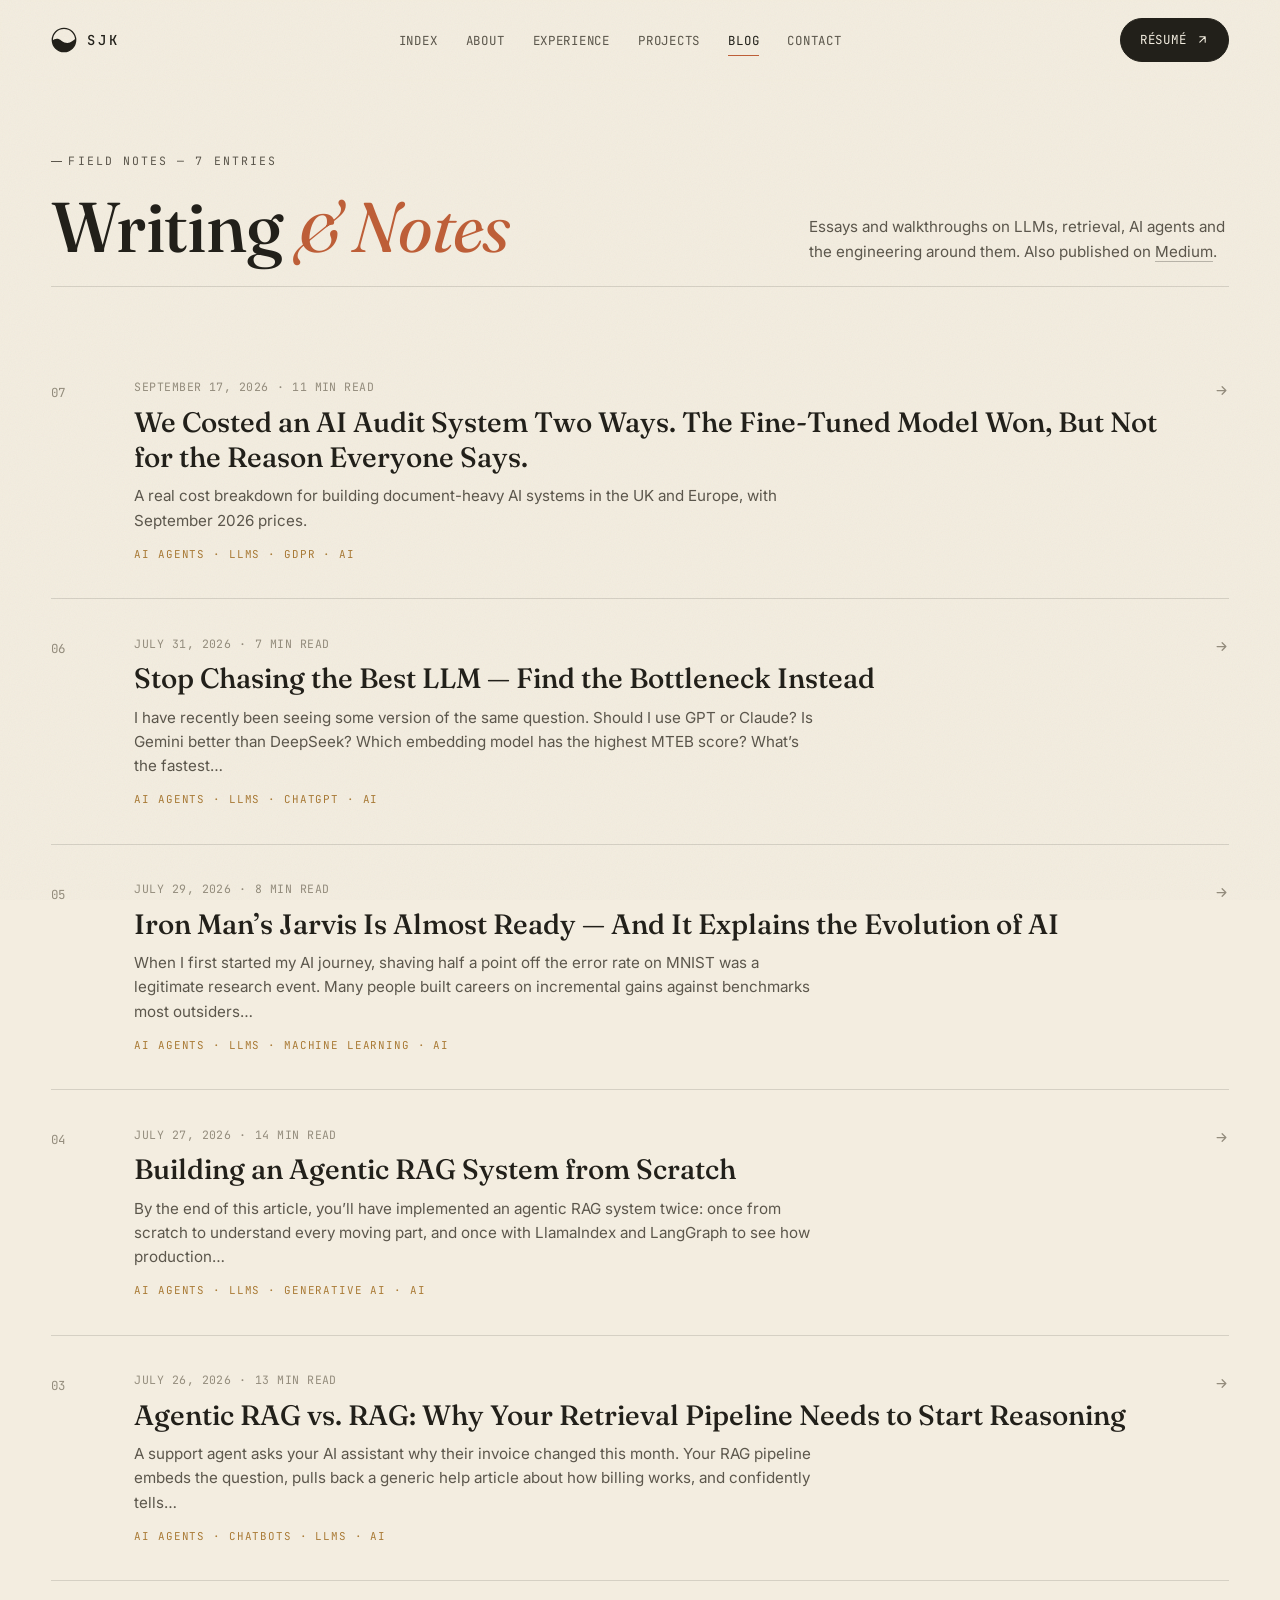
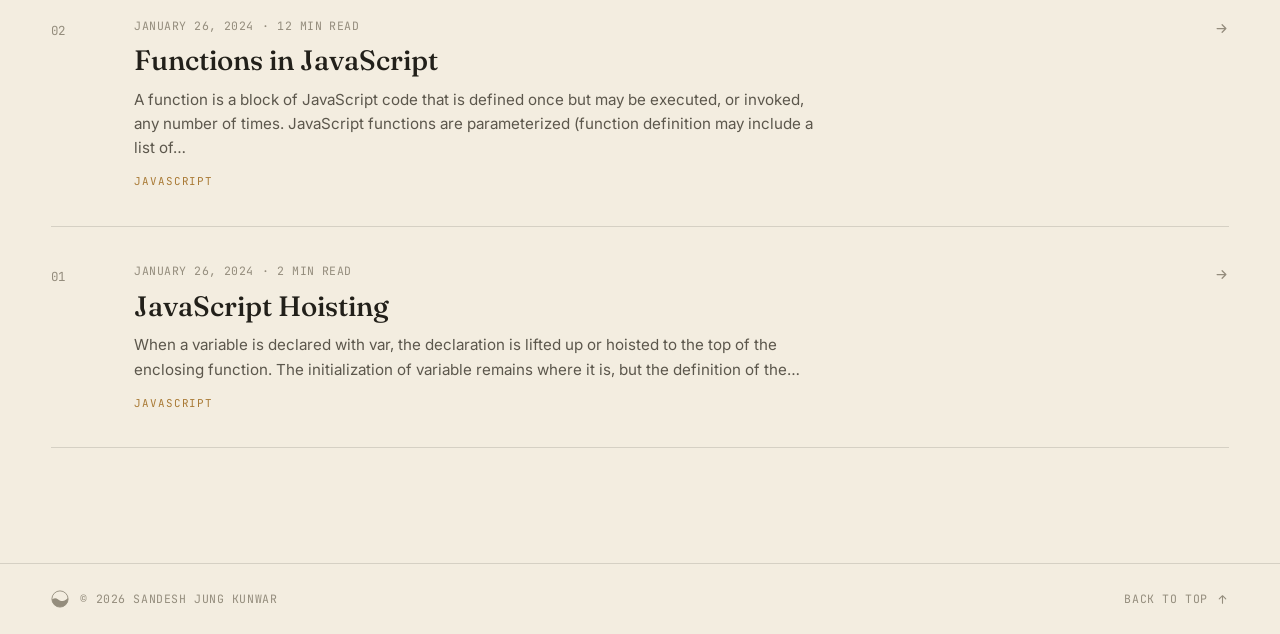
==== blog/index.html @ ff9bdc5d "Add on-site blog mirrored from Medium Visitors can now read every Medium post on the site itself.  -" ====
<!DOCTYPE html>
<html lang="en">

<head>
  <meta charset="UTF-8">
  <meta name="viewport" content="width=device-width, initial-scale=1.0">

  <!-- generated by scripts/build-blog.mjs — edit the script, not this file -->

  <title>Writing &amp; Notes | Sandesh Jung Kunwar</title>
  <meta name="description" content="Essays and walkthroughs by Sandesh Jung Kunwar, AI/ML engineer, on LLMs, RAG, AI agents and production ML systems.">
  <meta name="author" content="Sandesh Jung Kunwar">
  <meta name="robots" content="index, follow, max-image-preview:large">
  <meta name="theme-color" content="#f3ede0">
  <link rel="canonical" href="https://sandeshjung.com.np/blog/">

  <meta property="og:type" content="website">
  <meta property="og:url" content="https://sandeshjung.com.np/blog/">
  <meta property="og:site_name" content="Sandesh Jung Kunwar">
  <meta property="og:title" content="Writing &amp; Notes | Sandesh Jung Kunwar">
  <meta property="og:description" content="Essays and walkthroughs by Sandesh Jung Kunwar, AI/ML engineer, on LLMs, RAG, AI agents and production ML systems.">
  <meta property="og:image" content="https://sandeshjung.com.np/assets/images/og-image.jpg">
  <meta name="twitter:card" content="summary_large_image">
  <meta name="twitter:title" content="Writing &amp; Notes | Sandesh Jung Kunwar">
  <meta name="twitter:description" content="Essays and walkthroughs by Sandesh Jung Kunwar, AI/ML engineer, on LLMs, RAG, AI agents and production ML systems.">
  <meta name="twitter:image" content="https://sandeshjung.com.np/assets/images/og-image.jpg">

  <link rel="icon" href="../favicon.svg" type="image/svg+xml">
  <link rel="apple-touch-icon" href="../assets/images/apple-touch-icon.png">
  <link rel="manifest" href="../site.webmanifest">
  <link rel="alternate" type="application/rss+xml" title="Sandesh Jung Kunwar on Medium" href="https://medium.com/feed/@sandeshjung">

  <link rel="preconnect" href="https://fonts.googleapis.com">
  <link rel="preconnect" href="https://fonts.gstatic.com" crossorigin>
  <link rel="stylesheet" href="../assets/css/style.css">

  <script type="application/ld+json">
  {
    "@context": "https://schema.org",
    "@type": "Blog",
    "name": "Writing & Notes — Sandesh Jung Kunwar",
    "url": "https://sandeshjung.com.np/blog/",
    "author": {
      "@id": "https://sandeshjung.com.np/#person"
    },
    "blogPost": [
      {
        "@type": "BlogPosting",
        "headline": "We Costed an AI Audit System Two Ways. The Fine-Tuned Model Won, But Not for the Reason Everyone Says.",
        "url": "https://sandeshjung.com.np/blog/we-costed-an-ai-audit-system-two-ways/",
        "datePublished": "2026-09-17T08:08:56.000Z"
      },
      {
        "@type": "BlogPosting",
        "headline": "Stop Chasing the Best LLM — Find the Bottleneck Instead",
        "url": "https://sandeshjung.com.np/blog/stop-chasing-the-best-llm-find-the-bottleneck-instead/",
        "datePublished": "2026-07-31T15:46:00.000Z"
      },
      {
        "@type": "BlogPosting",
        "headline": "Iron Man’s Jarvis Is Almost Ready — And It Explains the Evolution of AI",
        "url": "https://sandeshjung.com.np/blog/iron-mans-jarvis-is-almost-ready-and-it-explains-the-evolution-of-ai/",
        "datePublished": "2026-07-29T03:14:40.000Z"
      },
      {
        "@type": "BlogPosting",
        "headline": "Building an Agentic RAG System from Scratch",
        "url": "https://sandeshjung.com.np/blog/building-an-agentic-rag-system-from-scratch/",
        "datePublished": "2026-07-27T08:36:02.000Z"
      },
      {
        "@type": "BlogPosting",
        "headline": "Agentic RAG vs. RAG: Why Your Retrieval Pipeline Needs to Start Reasoning",
        "url": "https://sandeshjung.com.np/blog/agentic-rag-vs-rag-why-your-retrieval-pipeline-needs-to-start-reasoning/",
        "datePublished": "2026-07-26T08:29:56.000Z"
      },
      {
        "@type": "BlogPosting",
        "headline": "Functions in JavaScript",
        "url": "https://sandeshjung.com.np/blog/functions-in-javascript/",
        "datePublished": "2024-01-26T16:08:48.000Z"
      },
      {
        "@type": "BlogPosting",
        "headline": "JavaScript Hoisting",
        "url": "https://sandeshjung.com.np/blog/javascript-hoisting/",
        "datePublished": "2024-01-26T06:26:19.000Z"
      }
    ]
  }
  </script>
</head>

<body id="top" class="blog-page">

  <svg width="0" height="0" style="position:absolute" aria-hidden="true" focusable="false">
    <defs>
      <symbol id="mark" viewBox="0 0 32 32">
        <clipPath id="mark-clip">
          <circle cx="16" cy="16" r="14.4"/>
        </clipPath>
        <circle cx="16" cy="16" r="14.4" fill="none" stroke="currentColor" stroke-width="1.6"/>
        <path class="mark-tide" clip-path="url(#mark-clip)"
          d="M0 18.6C4.6 13.6 8.4 13.6 12.8 16.8 17.6 20.3 22 20.6 26.4 17.2 29 15.2 30.6 14 32 13.4V32H0Z"
          fill="currentColor"/>
      </symbol>
      <symbol id="arrow-up-right" viewBox="0 0 24 24">
        <path d="M7 17L17 7M17 7H7m10 0v10" fill="none" stroke="currentColor" stroke-width="2"
          stroke-linecap="round" stroke-linejoin="round"/>
      </symbol>
      <symbol id="arrow-right" viewBox="0 0 24 24">
        <path d="M5 12h14m0 0l-6-6m6 6l-6 6" fill="none" stroke="currentColor" stroke-width="2"
          stroke-linecap="round" stroke-linejoin="round"/>
      </symbol>
      <symbol id="arrow-left" viewBox="0 0 24 24">
        <path d="M19 12H5m0 0l6-6m-6 6l6 6" fill="none" stroke="currentColor" stroke-width="2"
          stroke-linecap="round" stroke-linejoin="round"/>
      </symbol>
      <symbol id="arrow-top" viewBox="0 0 24 24">
        <path d="M12 19V5m0 0l-6 6m6-6l6 6" fill="none" stroke="currentColor" stroke-width="2"
          stroke-linecap="round" stroke-linejoin="round"/>
      </symbol>
      <symbol id="close" viewBox="0 0 24 24">
        <path d="M6 6l12 12M18 6L6 18" fill="none" stroke="currentColor" stroke-width="2" stroke-linecap="round"/>
      </symbol>
    </defs>
  </svg>

  <header class="header" data-header>
    <div class="container">

      <a href="../" class="logo" aria-label="Sandesh Jung Kunwar — home">
        <svg class="logo-mark" aria-hidden="true"><use href="#mark"></use></svg>
        <span class="logo-type">SJK</span>
      </a>

      <nav class="navbar" data-navbar>

        <div class="navbar-top">
          <a href="../" class="logo" aria-label="Sandesh Jung Kunwar — home">
            <svg class="logo-mark" aria-hidden="true"><use href="#mark"></use></svg>
            <span class="logo-type">SJK</span>
          </a>

          <button class="nav-close-btn" aria-label="close menu" data-nav-toggler>
            <svg width="16" height="16" aria-hidden="true"><use href="#close"></use></svg>
          </button>
        </div>

        <ul class="navbar-list">
          <li><a href="../#home" class="navbar-link" data-nav-link>Index</a></li>
          <li><a href="../#about" class="navbar-link" data-nav-link>About</a></li>
          <li><a href="../#experience" class="navbar-link" data-nav-link>Experience</a></li>
          <li><a href="../#projects" class="navbar-link" data-nav-link>Projects</a></li>
          <li><a href="../blog/" class="navbar-link active" data-nav-link aria-current="page">Blog</a></li>
          <li><a href="../#contact" class="navbar-link" data-nav-link>Contact</a></li>
        </ul>

      </nav>

      <div class="header-actions">
        <a href="../Sandesh_Jung_Kunwar_Resume.pdf" class="btn btn-primary" target="_blank" rel="noopener noreferrer">
          <span>Résumé</span>
          <svg class="btn-icon" aria-hidden="true"><use href="#arrow-up-right"></use></svg>
        </a>

        <button class="nav-open-btn" aria-label="open menu" data-nav-toggler>
          <span class="line"></span>
        </button>
      </div>

      <div class="overlay" data-overlay data-nav-toggler></div>

    </div>
  </header>


  <main>

    <section class="section blog-hero" aria-labelledby="blog-title">
      <div class="container">

        <span class="eyebrow">Field Notes — 7 entries</span>

        <div class="section-head blog-head">
          <h1 class="section-title blog-title" id="blog-title">Writing <em>&amp; Notes</em></h1>
          <p class="blog-intro">Essays and walkthroughs on LLMs, retrieval, AI agents and the engineering around them. Also published on <a href="https://medium.com/@sandeshjung" target="_blank" rel="noopener noreferrer">Medium</a>.</p>
        </div>

        <div class="blog-list">

            <a class="blog-item" href="./we-costed-an-ai-audit-system-two-ways/">
              <span class="writing-no">07</span>
              <div class="blog-item-body">
                <p class="blog-item-meta">
                  <time datetime="2026-09-17T08:08:56.000Z">September 17, 2026</time>
                  <span aria-hidden="true">·</span>
                  <span>11 min read</span>
                </p>
                <h2 class="blog-item-title">We Costed an AI Audit System Two Ways. The Fine-Tuned Model Won, But Not for the Reason Everyone Says.</h2>
                <p class="blog-item-excerpt">A real cost breakdown for building document-heavy AI systems in the UK and Europe, with September 2026 prices.</p>
                <p class="writing-tag">AI Agents · LLMs · GDPR · AI</p>
              </div>
              <svg class="writing-arrow" aria-hidden="true"><use href="#arrow-right"></use></svg>
            </a>

            <a class="blog-item" href="./stop-chasing-the-best-llm-find-the-bottleneck-instead/">
              <span class="writing-no">06</span>
              <div class="blog-item-body">
                <p class="blog-item-meta">
                  <time datetime="2026-07-31T15:46:00.000Z">July 31, 2026</time>
                  <span aria-hidden="true">·</span>
                  <span>7 min read</span>
                </p>
                <h2 class="blog-item-title">Stop Chasing the Best LLM — Find the Bottleneck Instead</h2>
                <p class="blog-item-excerpt">I have recently been seeing some version of the same question. Should I use GPT or Claude? Is Gemini better than DeepSeek? Which embedding model has the highest MTEB score? What’s the fastest…</p>
                <p class="writing-tag">AI Agents · LLMs · ChatGPT · AI</p>
              </div>
              <svg class="writing-arrow" aria-hidden="true"><use href="#arrow-right"></use></svg>
            </a>

            <a class="blog-item" href="./iron-mans-jarvis-is-almost-ready-and-it-explains-the-evolution-of-ai/">
              <span class="writing-no">05</span>
              <div class="blog-item-body">
                <p class="blog-item-meta">
                  <time datetime="2026-07-29T03:14:40.000Z">July 29, 2026</time>
                  <span aria-hidden="true">·</span>
                  <span>8 min read</span>
                </p>
                <h2 class="blog-item-title">Iron Man’s Jarvis Is Almost Ready — And It Explains the Evolution of AI</h2>
                <p class="blog-item-excerpt">When I first started my AI journey, shaving half a point off the error rate on MNIST was a legitimate research event. Many people built careers on incremental gains against benchmarks most outsiders…</p>
                <p class="writing-tag">AI Agents · LLMs · Machine Learning · AI</p>
              </div>
              <svg class="writing-arrow" aria-hidden="true"><use href="#arrow-right"></use></svg>
            </a>

            <a class="blog-item" href="./building-an-agentic-rag-system-from-scratch/">
              <span class="writing-no">04</span>
              <div class="blog-item-body">
                <p class="blog-item-meta">
                  <time datetime="2026-07-27T08:36:02.000Z">July 27, 2026</time>
                  <span aria-hidden="true">·</span>
                  <span>14 min read</span>
                </p>
                <h2 class="blog-item-title">Building an Agentic RAG System from Scratch</h2>
                <p class="blog-item-excerpt">By the end of this article, you’ll have implemented an agentic RAG system twice: once from scratch to understand every moving part, and once with LlamaIndex and LangGraph to see how production…</p>
                <p class="writing-tag">AI Agents · LLMs · Generative AI · AI</p>
              </div>
              <svg class="writing-arrow" aria-hidden="true"><use href="#arrow-right"></use></svg>
            </a>

            <a class="blog-item" href="./agentic-rag-vs-rag-why-your-retrieval-pipeline-needs-to-start-reasoning/">
              <span class="writing-no">03</span>
              <div class="blog-item-body">
                <p class="blog-item-meta">
                  <time datetime="2026-07-26T08:29:56.000Z">July 26, 2026</time>
                  <span aria-hidden="true">·</span>
                  <span>13 min read</span>
                </p>
                <h2 class="blog-item-title">Agentic RAG vs. RAG: Why Your Retrieval Pipeline Needs to Start Reasoning</h2>
                <p class="blog-item-excerpt">A support agent asks your AI assistant why their invoice changed this month. Your RAG pipeline embeds the question, pulls back a generic help article about how billing works, and confidently tells…</p>
                <p class="writing-tag">AI Agents · Chatbots · LLMs · AI</p>
              </div>
              <svg class="writing-arrow" aria-hidden="true"><use href="#arrow-right"></use></svg>
            </a>

            <a class="blog-item" href="./functions-in-javascript/">
              <span class="writing-no">02</span>
              <div class="blog-item-body">
                <p class="blog-item-meta">
                  <time datetime="2024-01-26T16:08:48.000Z">January 26, 2024</time>
                  <span aria-hidden="true">·</span>
                  <span>12 min read</span>
                </p>
                <h2 class="blog-item-title">Functions in JavaScript</h2>
                <p class="blog-item-excerpt">A function is a block of JavaScript code that is defined once but may be executed, or invoked, any number of times. JavaScript functions are parameterized (function definition may include a list of…</p>
                <p class="writing-tag">JavaScript</p>
              </div>
              <svg class="writing-arrow" aria-hidden="true"><use href="#arrow-right"></use></svg>
            </a>

            <a class="blog-item" href="./javascript-hoisting/">
              <span class="writing-no">01</span>
              <div class="blog-item-body">
                <p class="blog-item-meta">
                  <time datetime="2024-01-26T06:26:19.000Z">January 26, 2024</time>
                  <span aria-hidden="true">·</span>
                  <span>2 min read</span>
                </p>
                <h2 class="blog-item-title">JavaScript Hoisting</h2>
                <p class="blog-item-excerpt">When a variable is declared with var, the declaration is lifted up or hoisted to the top of the enclosing function. The initialization of variable remains where it is, but the definition of the…</p>
                <p class="writing-tag">JavaScript</p>
              </div>
              <svg class="writing-arrow" aria-hidden="true"><use href="#arrow-right"></use></svg>
            </a>

        </div>

      </div>
    </section>

  </main>


  <footer class="footer">
    <div class="container">

      <span class="footer-mark">
        <svg class="logo-mark" aria-hidden="true"><use href="#mark"></use></svg>
        © 2026 Sandesh Jung Kunwar
      </span>

      <a href="#top" class="back-top-btn">
        <span>Back to top</span>
        <svg class="btn-icon" aria-hidden="true"><use href="#arrow-top"></use></svg>
      </a>

    </div>
  </footer>

  <script src="../assets/js/script.js"></script>

</body>

</html>
---- assets/css/style.css ----
/*-----------------------------------*\
  #style.css
  Sandesh Jung Kunwar — Portfolio
  Editorial / risograph-print inspired minimalism
\*-----------------------------------*/

@import url('https://fonts.googleapis.com/css2?family=Fraunces:ital,opsz,wght@0,9..144,300;0,9..144,400;0,9..144,500;0,9..144,600;1,9..144,400;1,9..144,500&family=Inter:wght@400;500;600&family=JetBrains+Mono:wght@400;500&display=swap');

/*-----------------------------------*\
  #ROOT
\*-----------------------------------*/

:root {

  /* paper + ink */
  --paper: #f3ede0;
  --paper-2: #ece3d1;
  --ink: #22201a;
  --ink-soft: #5c574c;
  --ink-faint: #948d7d;
  --line: rgba(34, 32, 26, 0.14);
  --line-strong: rgba(34, 32, 26, 0.28);

  /* riso accents */
  --teal: #2c645c;
  --terracotta: #bf5f38;
  --navy: #253f68;
  --gold: #a97a35;

  /* fonts */
  --font-serif: 'Fraunces', 'Iowan Old Style', Georgia, serif;
  --font-sans: 'Inter', -apple-system, BlinkMacSystemFont, sans-serif;
  --font-mono: 'JetBrains Mono', ui-monospace, SFMono-Regular, Menlo, monospace;

  /* spacing */
  --edge: clamp(1.25rem, 4vw, 3.25rem);
  --section-space: clamp(4.5rem, 9vw, 8rem);
}

/*-----------------------------------*\
  #RESET
\*-----------------------------------*/

*,
*::before,
*::after { box-sizing: border-box; margin: 0; padding: 0; }

html { scroll-behavior: smooth; }

@media (prefers-reduced-motion: reduce) {
  html { scroll-behavior: auto; }
  *, *::before, *::after { animation-duration: 0.01ms !important; animation-iteration-count: 1 !important; transition-duration: 0.01ms !important; }
}

body {
  background: var(--paper);
  color: var(--ink);
  font-family: var(--font-sans);
  font-size: 16px;
  line-height: 1.6;
  overflow-x: hidden;
  position: relative;
}

img { display: block; max-width: 100%; }
a { color: inherit; text-decoration: none; }
ul, ol { list-style: none; }
button { font: inherit; background: none; border: none; cursor: pointer; color: inherit; }
h1, h2, h3, h4 { font-weight: 500; }
svg { display: block; }

::selection { background: var(--ink); color: var(--paper); }

.sr-only {
  position: absolute;
  width: 1px; height: 1px;
  padding: 0; margin: -1px;
  overflow: hidden;
  clip: rect(0, 0, 0, 0);
  white-space: nowrap;
  border: 0;
}

:focus-visible {
  outline: 2px solid var(--terracotta);
  outline-offset: 3px;
}

.container { max-width: 1280px; margin-inline: auto; padding-inline: var(--edge); }

/* grain overlay — risograph paper texture */
body::after {
  content: "";
  position: fixed;
  inset: 0;
  z-index: 999;
  pointer-events: none;
  opacity: 0.055;
  mix-blend-mode: multiply;
  background-image: url("data:image/svg+xml,%3Csvg xmlns='http://www.w3.org/2000/svg' width='180' height='180'%3E%3Cfilter id='n'%3E%3CfeTurbulence type='fractalNoise' baseFrequency='0.85' numOctaves='2' stitchTiles='stitch'/%3E%3C/filter%3E%3Crect width='100%25' height='100%25' filter='url(%23n)'/%3E%3C/svg%3E");
  background-size: 180px 180px;
}

/*-----------------------------------*\
  #TYPE HELPERS
\*-----------------------------------*/

.eyebrow {
  display: inline-flex;
  align-items: center;
  gap: 0.6em;
  font-family: var(--font-mono);
  font-size: 0.72rem;
  letter-spacing: 0.18em;
  text-transform: uppercase;
  color: var(--ink-soft);
}

.eyebrow::before {
  content: "";
  width: 0.9em;
  height: 1px;
  background: var(--ink-soft);
}

.section-head {
  display: flex;
  align-items: baseline;
  justify-content: space-between;
  gap: 1.5rem;
  margin-bottom: clamp(2rem, 5vw, 3.5rem);
  padding-bottom: 1.4rem;
  border-bottom: 1px solid var(--line);
  flex-wrap: wrap;
}

.section-head .index-no {
  font-family: var(--font-mono);
  font-size: 0.78rem;
  color: var(--ink-faint);
  letter-spacing: 0.1em;
}

.section-title {
  font-family: var(--font-serif);
  font-weight: 500;
  font-size: clamp(2rem, 4.4vw, 3.1rem);
  letter-spacing: -0.01em;
  line-height: 1.05;
}

.section-title em {
  font-style: italic;
  font-weight: 400;
  color: var(--terracotta);
}

section { position: relative; padding-block: var(--section-space); }

/*-----------------------------------*\
  #ICONS
\*-----------------------------------*/

.btn-icon {
  width: 13px;
  height: 13px;
  flex-shrink: 0;
  transition: transform 0.25s ease;
}

.logo-mark {
  width: 26px;
  height: 26px;
  flex-shrink: 0;
  color: var(--ink);
  transition: color 0.3s ease, transform 0.45s cubic-bezier(0.22, 1, 0.36, 1);
}

/*-----------------------------------*\
  #BUTTONS
\*-----------------------------------*/

.btn {
  display: inline-flex;
  align-items: center;
  gap: 0.6rem;
  font-family: var(--font-mono);
  font-size: 0.78rem;
  letter-spacing: 0.06em;
  text-transform: uppercase;
  padding: 0.9em 1.5em;
  border: 1px solid var(--ink);
  border-radius: 100px;
  transition: background 0.25s ease, color 0.25s ease, transform 0.25s ease, border-color 0.25s ease;
}

.btn-primary { background: var(--ink); color: var(--paper); }
.btn-primary:hover { background: var(--terracotta); border-color: var(--terracotta); transform: translateY(-2px); }

.btn-ghost { background: transparent; color: var(--ink); }
.btn-ghost:hover { background: var(--ink); color: var(--paper); transform: translateY(-2px); }

.btn:hover .btn-icon { transform: translate(2px, -2px); }

/*-----------------------------------*\
  #HEADER
\*-----------------------------------*/

.header {
  position: fixed;
  inset-inline: 0;
  top: 0;
  z-index: 500;
  padding-block: 1.1rem;
  background: color-mix(in srgb, var(--paper) 88%, transparent);
  backdrop-filter: blur(10px);
  border-bottom: 1px solid transparent;
  transition: border-color 0.3s ease, padding 0.3s ease;
}

.header.active {
  border-bottom-color: var(--line);
  padding-block: 0.8rem;
}

.header .container {
  display: flex;
  align-items: center;
  justify-content: space-between;
  gap: 1.5rem;
}

.logo {
  display: inline-flex;
  align-items: center;
  gap: 0.6rem;
}

.logo-type {
  font-family: var(--font-mono);
  font-size: 0.86rem;
  font-weight: 500;
  letter-spacing: 0.22em;
  padding-left: 0.02em;
  transition: color 0.3s ease;
}

.logo:hover .logo-mark {
  color: var(--terracotta);
  transform: rotate(-8deg);
}

.logo:hover .logo-type { color: var(--terracotta); }

.navbar-list {
  display: flex;
  align-items: center;
  gap: clamp(1.1rem, 2.2vw, 2.2rem);
}

.navbar-link {
  position: relative;
  font-family: var(--font-mono);
  font-size: 0.78rem;
  letter-spacing: 0.06em;
  text-transform: uppercase;
  color: var(--ink-soft);
  padding-block: 0.3rem;
  transition: color 0.25s ease;
}

.navbar-link::after {
  content: "";
  position: absolute;
  left: 0; right: 100%;
  bottom: -2px;
  height: 1px;
  background: var(--terracotta);
  transition: right 0.3s ease;
}

.navbar-link:hover,
.navbar-link.active { color: var(--ink); }
.navbar-link:hover::after,
.navbar-link.active::after { right: 0; }

.header-actions { display: flex; align-items: center; gap: 1rem; }

.nav-open-btn,
.nav-close-btn {
  display: none;
  width: 38px; height: 38px;
  align-items: center; justify-content: center;
  border: 1px solid var(--line-strong);
  border-radius: 50%;
  transition: background 0.25s ease, color 0.25s ease;
}

.nav-close-btn:hover { background: var(--ink); color: var(--paper); }

.nav-open-btn .line {
  display: block;
  width: 14px; height: 1px;
  background: var(--ink);
  position: relative;
}
.nav-open-btn .line::before,
.nav-open-btn .line::after {
  content: "";
  position: absolute; left: 0;
  width: 100%; height: 1px;
  background: var(--ink);
}
.nav-open-btn .line::before { top: -4px; }
.nav-open-btn .line::after { top: 4px; }

.overlay {
  position: fixed; inset: 0;
  background: rgba(34, 32, 26, 0.35);
  z-index: 400;
  opacity: 0; visibility: hidden;
  transition: opacity 0.3s ease, visibility 0.3s ease;
}
.overlay.active { opacity: 1; visibility: visible; }

@media (max-width: 860px) {
  .navbar {
    position: fixed;
    top: 0; right: 0;
    width: min(320px, 84vw);
    height: 100vh;
    background: var(--paper);
    z-index: 450;
    padding: 1.5rem var(--edge);
    transform: translateX(100%);
    transition: transform 0.35s ease;
    box-shadow: -8px 0 30px rgba(0,0,0,0.08);
    display: flex;
    flex-direction: column;
  }
  .navbar.active { transform: translateX(0); }
  .navbar-top { display: flex; align-items: center; justify-content: space-between; margin-bottom: 2.5rem; }
  .navbar-list { flex-direction: column; align-items: flex-start; gap: 1.6rem; margin-top: 1rem; }
  .navbar-link { font-size: 0.95rem; }
  .nav-open-btn, .nav-close-btn { display: inline-flex; }
  .header-actions .btn-primary span { display: none; }
}

@media (min-width: 861px) {
  .navbar-top { display: none; }
}

/*-----------------------------------*\
  #HERO
\*-----------------------------------*/

.hero {
  position: relative;
  padding-top: clamp(5.5rem, 10vw, 7rem);
  padding-bottom: 0;
  overflow: hidden;
}

.hero-topbar {
  display: flex;
  align-items: center;
  justify-content: space-between;
  padding-inline: var(--edge);
  margin-bottom: clamp(1.5rem, 4vw, 3rem);
}

.hero-topbar .eyebrow-r { text-align: right; }

.hero-text-zone {
  display: grid;
  grid-template-columns: auto 1fr;
  gap: clamp(1.5rem, 4vw, 4rem);
  padding-inline: var(--edge);
  min-height: 46vh;
}

.hero-title-col {
  display: flex;
  gap: clamp(0.6rem, 1.6vw, 1.4rem);
  align-items: stretch;
}

.hero-name {
  writing-mode: vertical-rl;
  transform: rotate(180deg);
  font-family: var(--font-serif);
  font-weight: 500;
  font-size: clamp(2.6rem, 8vw, 6.2rem);
  letter-spacing: -0.01em;
  line-height: 0.98;
  white-space: nowrap;
}

.hero-subline {
  writing-mode: vertical-rl;
  transform: rotate(180deg);
  font-family: var(--font-mono);
  font-size: 0.74rem;
  letter-spacing: 0.1em;
  color: var(--ink-soft);
  white-space: nowrap;
  padding-block: 0.4rem;
  border-left: 1px solid var(--line);
  padding-left: clamp(0.6rem, 1.6vw, 1.4rem);
}

.hero-info {
  display: flex;
  flex-direction: column;
  justify-content: space-between;
  padding-top: 0.4rem;
  padding-bottom: 1.5rem;
}

.hero-tagline {
  font-family: var(--font-serif);
  font-style: italic;
  font-weight: 400;
  font-size: clamp(1.15rem, 2.3vw, 1.7rem);
  line-height: 1.4;
  max-width: 30ch;
  color: var(--ink);
}

.hero-meta {
  margin-top: clamp(1.6rem, 4vw, 2.6rem);
  display: grid;
  gap: 0.85rem;
  max-width: 44ch;
}

.meta-row {
  display: grid;
  grid-template-columns: 6.5rem 1fr;
  gap: 1rem;
  align-items: baseline;
  border-top: 1px solid var(--line);
  padding-top: 0.65rem;
}

.meta-row dt {
  font-family: var(--font-mono);
  font-size: 0.7rem;
  letter-spacing: 0.1em;
  text-transform: uppercase;
  color: var(--ink-faint);
}

.meta-row dd { font-size: 0.92rem; color: var(--ink); }

.hero-bottom-row {
  margin-top: clamp(2rem, 5vw, 3rem);
  display: flex;
  align-items: flex-end;
  justify-content: space-between;
  gap: 1.5rem;
  flex-wrap: wrap;
}

.hero-signature {
  font-family: var(--font-mono);
  font-size: 0.78rem;
  letter-spacing: 0.08em;
  color: var(--ink-soft);
}

.hero-cta { display: flex; gap: 0.9rem; flex-wrap: wrap; }

/* --- art zone --- */

.hero-art-zone {
  position: relative;
  margin-top: clamp(2.5rem, 6vw, 4rem);
  height: clamp(320px, 42vw, 520px);
  overflow: hidden;
}

.tide-waves {
  position: absolute;
  inset: 0;
  width: 100%;
  height: 100%;
  mix-blend-mode: multiply;
}

.tide-dial {
  position: absolute;
  right: clamp(1rem, 6vw, 5rem);
  bottom: 8%;
  width: clamp(190px, 23vw, 310px);
  height: clamp(190px, 23vw, 310px);
  mix-blend-mode: multiply;
}

.hero-art-caption {
  position: absolute;
  left: var(--edge);
  top: 0;
  font-family: var(--font-mono);
  font-size: 0.7rem;
  letter-spacing: 0.12em;
  text-transform: uppercase;
  color: var(--ink-soft);
}

/*-----------------------------------*\
  #ABOUT
\*-----------------------------------*/

.about-grid {
  display: grid;
  grid-template-columns: minmax(220px, 320px) 1fr;
  gap: clamp(2.5rem, 6vw, 5rem);
  align-items: start;
}

.portrait-frame {
  position: relative;
  border: 1px solid var(--line-strong);
  padding: 0.9rem;
}

.portrait-frame img {
  width: 100%;
  aspect-ratio: 3/4;
  object-fit: cover;
  object-position: center 38%;
  filter: grayscale(1) contrast(0.8) brightness(1.25);
}

.portrait-corner {
  position: absolute;
  width: 14px; height: 14px;
  border: 1.5px solid var(--gold);
}
.portrait-corner.tl { top: -1px; left: -1px; border-right: none; border-bottom: none; }
.portrait-corner.br { bottom: -1px; right: -1px; border-left: none; border-top: none; }

.portrait-caption {
  margin-top: 0.9rem;
  font-family: var(--font-mono);
  font-size: 0.72rem;
  letter-spacing: 0.06em;
  color: var(--ink-faint);
}

.about-kicker {
  font-family: var(--font-serif);
  font-style: italic;
  font-size: clamp(1.3rem, 2.6vw, 1.8rem);
  margin-bottom: 1.2rem;
  color: var(--terracotta);
}

.about-copy p {
  font-size: 1.02rem;
  color: var(--ink-soft);
  max-width: 62ch;
  margin-bottom: 1.1rem;
}

.about-facts {
  margin-top: 2.2rem;
  display: grid;
  grid-template-columns: repeat(auto-fit, minmax(210px, 1fr));
  gap: 1.4rem 2rem;
  padding-top: 1.6rem;
  border-top: 1px solid var(--line);
}

.fact dt {
  font-family: var(--font-mono);
  font-size: 0.68rem;
  letter-spacing: 0.1em;
  text-transform: uppercase;
  color: var(--ink-faint);
  margin-bottom: 0.35rem;
}

.fact dd { font-size: 0.95rem; }
.fact dd a { border-bottom: 1px solid var(--line-strong); transition: color 0.2s ease, border-color 0.2s ease; }
.fact dd a:hover { color: var(--terracotta); border-color: var(--terracotta); }

/* focus areas */

.focus-row {
  margin-top: clamp(3rem, 6vw, 4.5rem);
  display: grid;
  grid-template-columns: repeat(4, 1fr);
  border-top: 1px solid var(--line);
}

.focus-item {
  padding: 1.4rem 1.4rem 0 0;
  border-right: 1px solid var(--line);
}
.focus-item:last-child { border-right: none; }

.focus-no {
  font-family: var(--font-mono);
  font-size: 0.72rem;
  color: var(--gold);
}

.focus-title {
  font-family: var(--font-serif);
  font-size: 1.15rem;
  margin-block: 0.5rem 0.4rem;
}

.focus-text { font-size: 0.86rem; color: var(--ink-soft); }

@media (max-width: 900px) {
  .about-grid { grid-template-columns: 1fr; }
  .about-portrait { max-width: 260px; }
  .focus-row { grid-template-columns: repeat(2, 1fr); }
  .focus-item:nth-child(2) { border-right: none; }
}
@media (max-width: 520px) {
  .focus-row { grid-template-columns: 1fr; }
  .focus-item { border-right: none; border-bottom: 1px solid var(--line); padding-bottom: 1.4rem; }
}

/*-----------------------------------*\
  #EXPERIENCE
\*-----------------------------------*/

.exp-list { display: flex; flex-direction: column; }

.exp-item {
  display: grid;
  grid-template-columns: 3.2rem 1fr auto;
  gap: clamp(1rem, 3vw, 2.5rem);
  padding-block: clamp(1.6rem, 3vw, 2.2rem);
  border-top: 1px solid var(--line);
  align-items: start;
  transition: background 0.3s ease;
}
.exp-item:first-child { border-top: none; }
.exp-item:last-child { border-bottom: 1px solid var(--line); }

.exp-no {
  font-family: var(--font-mono);
  font-size: 0.78rem;
  color: var(--ink-faint);
  padding-top: 0.35rem;
}

.exp-role {
  font-family: var(--font-serif);
  font-size: clamp(1.15rem, 2vw, 1.5rem);
  margin-bottom: 0.3rem;
}

.exp-role .company { color: var(--terracotta); font-style: italic; }

.exp-meta {
  font-family: var(--font-mono);
  font-size: 0.72rem;
  letter-spacing: 0.04em;
  color: var(--ink-faint);
  text-transform: uppercase;
  margin-bottom: 0.9rem;
}

.exp-desc { color: var(--ink-soft); font-size: 0.94rem; max-width: 68ch; }
.exp-desc li { position: relative; padding-left: 1.1em; margin-bottom: 0.5rem; }
.exp-desc li:last-child { margin-bottom: 0; }
.exp-desc li::before { content: "—"; position: absolute; left: 0; color: var(--ink-faint); }

.exp-date {
  font-family: var(--font-mono);
  font-size: 0.75rem;
  color: var(--ink-soft);
  text-align: right;
  white-space: nowrap;
  padding-top: 0.35rem;
}

@media (max-width: 720px) {
  .exp-item { grid-template-columns: 2.4rem 1fr; }
  .exp-date { grid-column: 2; text-align: left; padding-top: 0; }
}

/*-----------------------------------*\
  #SKILLS
\*-----------------------------------*/

.skills-grid {
  display: grid;
  grid-template-columns: repeat(auto-fit, minmax(260px, 1fr));
  gap: clamp(2rem, 4vw, 3rem);
}

.skill-group-title {
  font-family: var(--font-mono);
  font-size: 0.75rem;
  letter-spacing: 0.1em;
  text-transform: uppercase;
  color: var(--gold);
  margin-bottom: 1.1rem;
  padding-bottom: 0.8rem;
  border-bottom: 1px solid var(--line);
}

.tag-list { display: flex; flex-wrap: wrap; gap: 0.55rem; }

.tag {
  font-family: var(--font-mono);
  font-size: 0.78rem;
  padding: 0.5em 0.9em;
  border: 1px solid var(--line-strong);
  border-radius: 100px;
  color: var(--ink-soft);
  transition: background 0.2s ease, color 0.2s ease, border-color 0.2s ease;
}

.tag:hover { background: var(--ink); border-color: var(--ink); color: var(--paper); }

/*-----------------------------------*\
  #PROJECTS
\*-----------------------------------*/

.project-grid {
  display: grid;
  grid-template-columns: repeat(auto-fit, minmax(300px, 1fr));
  gap: 1px;
  background: var(--line);
  border: 1px solid var(--line);
}

.project-card {
  background: var(--paper);
  padding: clamp(1.6rem, 3vw, 2.2rem);
  display: flex;
  flex-direction: column;
  justify-content: space-between;
  gap: 1.5rem;
  min-height: 220px;
  transition: background 0.3s ease;
}

.project-card:hover { background: var(--paper-2); }

.project-top {
  display: flex;
  justify-content: space-between;
  align-items: flex-start;
  gap: 1rem;
}

.project-no {
  font-family: var(--font-mono);
  font-size: 0.72rem;
  letter-spacing: 0.08em;
  text-transform: uppercase;
  color: var(--ink-faint);
}

.project-link {
  width: 34px; height: 34px;
  border: 1px solid var(--line-strong);
  border-radius: 50%;
  display: flex; align-items: center; justify-content: center;
  flex-shrink: 0;
  transition: background 0.25s ease, transform 0.25s ease, border-color 0.25s ease, color 0.25s ease;
}
.project-card:hover .project-link {
  background: var(--ink);
  border-color: var(--ink);
  color: var(--paper);
  transform: rotate(45deg);
}

.project-title {
  font-family: var(--font-serif);
  font-size: clamp(1.25rem, 2vw, 1.55rem);
  margin-bottom: 0.5rem;
  transition: color 0.25s ease;
}

.project-card:hover .project-title { color: var(--terracotta); }

.project-desc { font-size: 0.9rem; color: var(--ink-soft); max-width: 46ch; }

.project-tag {
  margin-top: 1.2rem;
  font-family: var(--font-mono);
  font-size: 0.7rem;
  letter-spacing: 0.08em;
  text-transform: uppercase;
  color: var(--gold);
}

/* featured card */

.project-card.featured {
  grid-column: 1 / -1;
  background: var(--paper-2);
  padding: clamp(1.8rem, 3.5vw, 2.8rem);
}

.project-card.featured:hover { background: #e7dcc7; }

.project-card.featured .project-no { color: var(--terracotta); }

.featured-body {
  display: grid;
  grid-template-columns: 1.15fr 1fr;
  gap: clamp(1.5rem, 4vw, 3.5rem);
  align-items: start;
}

.project-card.featured .project-title {
  font-size: clamp(1.6rem, 3vw, 2.3rem);
  margin-bottom: 0.7rem;
}

.project-card.featured .project-desc { font-size: 0.98rem; max-width: 52ch; }

.featured-points {
  display: grid;
  gap: 0.7rem;
  align-content: start;
  padding-top: 0.4rem;
}

.featured-points li {
  position: relative;
  padding-left: 1.4rem;
  font-size: 0.88rem;
  color: var(--ink-soft);
}

.featured-points li::before {
  content: "";
  position: absolute;
  left: 0; top: 0.62em;
  width: 7px; height: 7px;
  border: 1px solid var(--gold);
  border-radius: 50%;
}

.project-card.featured .project-tag { margin-top: 0; }

@media (max-width: 760px) {
  .featured-body { grid-template-columns: 1fr; }
}

/*-----------------------------------*\
  #WRITING
\*-----------------------------------*/

.writing-list { display: flex; flex-direction: column; }

.writing-item {
  display: grid;
  grid-template-columns: 3.2rem 1fr auto 34px;
  gap: clamp(1rem, 3vw, 2rem);
  align-items: center;
  padding-block: clamp(1.2rem, 2.4vw, 1.6rem);
  border-top: 1px solid var(--line);
  transition: background 0.3s ease, padding-inline 0.3s ease;
}
.writing-item:first-child { border-top: none; }
.writing-item:last-child { border-bottom: 1px solid var(--line); }

.writing-item:hover {
  background: var(--paper-2);
  padding-inline: 1rem;
}

.writing-no {
  font-family: var(--font-mono);
  font-size: 0.78rem;
  color: var(--ink-faint);
}

.writing-title {
  font-family: var(--font-serif);
  font-size: clamp(1.05rem, 1.9vw, 1.35rem);
  line-height: 1.3;
  margin-bottom: 0.3rem;
  transition: color 0.25s ease;
}

.writing-item:hover .writing-title { color: var(--terracotta); }

.writing-tag {
  font-family: var(--font-mono);
  font-size: 0.68rem;
  letter-spacing: 0.08em;
  text-transform: uppercase;
  color: var(--gold);
}

.writing-date {
  font-family: var(--font-mono);
  font-size: 0.75rem;
  color: var(--ink-faint);
  white-space: nowrap;
}

.writing-arrow {
  width: 15px; height: 15px;
  color: var(--ink-faint);
  justify-self: end;
  transition: transform 0.25s ease, color 0.25s ease;
}

.writing-item:hover .writing-arrow {
  color: var(--ink);
  transform: translate(2px, -2px);
}

.writing-all { margin-top: clamp(1.8rem, 3vw, 2.5rem); }

@media (max-width: 680px) {
  .writing-item {
    grid-template-columns: 2.2rem 1fr auto;
    align-items: start;
    gap: 0.8rem 1rem;
  }
  .writing-arrow { display: none; }
  .writing-date { grid-column: 2 / -1; }
}

/*-----------------------------------*\
  #BLOG — index
\*-----------------------------------*/

.blog-hero { padding-top: clamp(7rem, 12vw, 9rem); }

.blog-head {
  margin-top: 1.2rem;
  align-items: end;
}

.blog-title { font-size: clamp(2.6rem, 6vw, 4.4rem); }

.blog-intro {
  max-width: 42ch;
  font-size: 0.95rem;
  color: var(--ink-soft);
}

.blog-intro a,
.post-body a {
  border-bottom: 1px solid var(--line-strong);
  transition: color 0.2s ease, border-color 0.2s ease;
}
.blog-intro a:hover,
.post-body a:hover { color: var(--terracotta); border-color: var(--terracotta); }

.blog-list { display: flex; flex-direction: column; }

.blog-item {
  display: grid;
  grid-template-columns: 3.2rem 1fr 34px;
  gap: clamp(1rem, 3vw, 2rem);
  align-items: start;
  padding-block: clamp(1.6rem, 3vw, 2.2rem);
  border-top: 1px solid var(--line);
  transition: background 0.3s ease, padding-inline 0.3s ease;
}
.blog-item:first-child { border-top: none; }
.blog-item:last-child { border-bottom: 1px solid var(--line); }
.blog-item:hover { background: var(--paper-2); padding-inline: 1rem; }

.blog-item .writing-no,
.blog-item .writing-arrow { margin-top: 0.3rem; }

.blog-item-meta,
.post-meta {
  display: flex;
  flex-wrap: wrap;
  gap: 0.5rem;
  font-family: var(--font-mono);
  font-size: 0.72rem;
  letter-spacing: 0.04em;
  text-transform: uppercase;
  color: var(--ink-faint);
}

.blog-item-title {
  font-family: var(--font-serif);
  font-size: clamp(1.3rem, 2.4vw, 1.75rem);
  line-height: 1.25;
  margin-block: 0.5rem 0.6rem;
  transition: color 0.25s ease;
}

.blog-item-excerpt {
  max-width: 68ch;
  font-size: 0.95rem;
  color: var(--ink-soft);
  margin-bottom: 0.8rem;
}

.blog-item:hover .blog-item-title { color: var(--terracotta); }
.blog-item:hover .writing-arrow { color: var(--ink); transform: translateX(3px); }

@media (max-width: 680px) {
  .blog-item { grid-template-columns: 2.2rem 1fr; gap: 0.8rem 1rem; }
  .blog-item .writing-arrow { display: none; }
}

/*-----------------------------------*\
  #BLOG — post
\*-----------------------------------*/

.post {
  padding-top: clamp(6.5rem, 11vw, 8.5rem);
  padding-bottom: var(--section-space);
}

.post > .container { max-width: calc(46rem + 2 * var(--edge)); }

.post-back {
  display: inline-flex;
  align-items: center;
  gap: 0.5rem;
  font-family: var(--font-mono);
  font-size: 0.74rem;
  letter-spacing: 0.06em;
  text-transform: uppercase;
  color: var(--ink-soft);
  transition: color 0.25s ease;
}
.post-back:hover { color: var(--terracotta); }
.post-back:hover .btn-icon { transform: translateX(-3px); }

.post-header {
  margin-top: clamp(1.8rem, 4vw, 2.8rem);
  padding-bottom: clamp(1.6rem, 3vw, 2.2rem);
  margin-bottom: clamp(2rem, 4vw, 2.8rem);
  border-bottom: 1px solid var(--line);
}

.post-title {
  font-family: var(--font-serif);
  font-weight: 500;
  font-size: clamp(2rem, 5vw, 3.2rem);
  line-height: 1.1;
  letter-spacing: -0.01em;
  margin-block: 0.9rem 1rem;
  overflow-wrap: break-word;
}

/* article prose — Medium HTML, sanitised by scripts/build-blog.mjs */

.post-body {
  font-family: var(--font-serif);
  font-size: clamp(1.06rem, 1.6vw, 1.18rem);
  line-height: 1.75;
  color: var(--ink);
  overflow-wrap: break-word;
}

.post-body > * + * { margin-top: 1.3em; }

.post-body h2 {
  font-size: clamp(1.45rem, 2.8vw, 1.85rem);
  line-height: 1.2;
  margin-top: 2.2em;
}

.post-body h3 {
  font-family: var(--font-sans);
  font-weight: 600;
  font-size: 1.05rem;
  line-height: 1.35;
  margin-top: 1.9em;
}

.post-body h2 + *,
.post-body h3 + * { margin-top: 0.7em; }

.post-body strong { font-weight: 600; }

.post-body ul,
.post-body ol { padding-left: 1.4em; }
.post-body ul { list-style: none; }
.post-body ol { list-style: decimal; }
.post-body li + li { margin-top: 0.5em; }
.post-body ul > li { position: relative; }
.post-body ul > li::before {
  content: "—";
  position: absolute;
  left: -1.4em;
  color: var(--ink-faint);
}
.post-body ol > li::marker { font-family: var(--font-mono); font-size: 0.85em; color: var(--gold); }

.post-body blockquote {
  border-left: 2px solid var(--terracotta);
  padding-left: 1.2em;
  font-style: italic;
  color: var(--ink-soft);
}
.post-body blockquote + blockquote { margin-top: 0.4em; }

.post-body pre {
  font-family: var(--font-mono);
  font-size: 0.82rem;
  line-height: 1.65;
  background: var(--paper-2);
  border: 1px solid var(--line);
  padding: 1.1em 1.3em;
  overflow-x: auto;
  white-space: pre;
  tab-size: 2;
}
.post-body pre + pre { margin-top: 0.6em; }

.post-body code {
  font-family: var(--font-mono);
  font-size: 0.86em;
  background: var(--paper-2);
  padding: 0.1em 0.35em;
}
.post-body pre code { background: none; padding: 0; font-size: inherit; }

.post-body figure { margin-block: 2.2em; }

.post-body img {
  width: 100%;
  height: auto;
  border: 1px solid var(--line);
  background: #fff;
}

.post-body figcaption {
  margin-top: 0.7rem;
  font-family: var(--font-mono);
  font-size: 0.74rem;
  line-height: 1.5;
  color: var(--ink-faint);
  text-align: center;
}
.post-body figcaption em { font-style: normal; }

.post-body hr {
  border: none;
  text-align: center;
  margin-block: 2.4em;
}
.post-body hr::before {
  content: "· · ·";
  letter-spacing: 0.6em;
  color: var(--ink-faint);
}

.post-origin {
  margin-top: clamp(3rem, 6vw, 4rem);
  padding-top: 1.6rem;
  border-top: 1px solid var(--line);
  display: flex;
  align-items: center;
  justify-content: space-between;
  gap: 1rem 1.5rem;
  flex-wrap: wrap;
}

.post-origin p {
  font-size: 0.9rem;
  color: var(--ink-soft);
  max-width: 40ch;
}

.post-nav {
  margin-top: clamp(2rem, 4vw, 3rem);
  display: grid;
  grid-template-columns: 1fr 1fr;
  gap: 1px;
  background: var(--line);
  border: 1px solid var(--line);
}

.post-nav > * { background: var(--paper); }

.post-nav-link {
  display: flex;
  flex-direction: column;
  gap: 0.5rem;
  padding: 1.3rem 1.4rem;
  transition: background 0.3s ease;
}
.post-nav-link:hover { background: var(--paper-2); }
.post-nav-next { text-align: right; align-items: flex-end; }

.post-nav-label {
  display: inline-flex;
  align-items: center;
  gap: 0.45rem;
  font-family: var(--font-mono);
  font-size: 0.7rem;
  letter-spacing: 0.08em;
  text-transform: uppercase;
  color: var(--ink-faint);
}

.post-nav-title {
  font-family: var(--font-serif);
  font-size: 1.05rem;
  line-height: 1.3;
  transition: color 0.25s ease;
}
.post-nav-link:hover .post-nav-title { color: var(--terracotta); }

@media (max-width: 560px) {
  .post-nav { grid-template-columns: 1fr; }
  .post-nav > span:empty { display: none; }
  .post-nav-next { text-align: left; align-items: flex-start; }
}

/*-----------------------------------*\
  #EDUCATION
\*-----------------------------------*/

.edu-list { display: flex; flex-direction: column; }

.edu-item {
  display: grid;
  grid-template-columns: 1fr auto;
  gap: 1.5rem;
  padding-block: clamp(1.3rem, 2.5vw, 1.7rem);
  border-top: 1px solid var(--line);
  align-items: baseline;
}
.edu-item:first-child { border-top: none; }
.edu-item:last-child { border-bottom: 1px solid var(--line); }

.edu-degree { font-family: var(--font-serif); font-size: clamp(1.05rem, 1.8vw, 1.3rem); }
.edu-school { font-size: 0.88rem; color: var(--ink-soft); margin-top: 0.25rem; }
.edu-date { font-family: var(--font-mono); font-size: 0.75rem; color: var(--ink-faint); white-space: nowrap; }

/*-----------------------------------*\
  #FAQ
\*-----------------------------------*/

.faq-list { display: flex; flex-direction: column; }

.faq-item {
  border-top: 1px solid var(--line);
  padding-block: clamp(1.2rem, 2.4vw, 1.6rem);
}
.faq-item:first-child { border-top: none; }
.faq-item:last-child { border-bottom: 1px solid var(--line); }

.faq-question {
  cursor: pointer;
  list-style: none;
  display: flex;
  align-items: baseline;
  justify-content: space-between;
  gap: 1.5rem;
  font-family: var(--font-serif);
  font-size: clamp(1.05rem, 2vw, 1.35rem);
  transition: color 0.25s ease;
}
.faq-question::-webkit-details-marker { display: none; }

.faq-question::after {
  content: "+";
  font-family: var(--font-mono);
  font-size: 1.1rem;
  color: var(--gold);
  flex-shrink: 0;
  transition: transform 0.25s ease;
}
.faq-item[open] .faq-question::after { transform: rotate(45deg); }

.faq-item:hover .faq-question { color: var(--terracotta); }

.faq-answer {
  margin-top: 0.9rem;
  max-width: 62ch;
  font-size: 0.95rem;
  color: var(--ink-soft);
}
.faq-answer a { border-bottom: 1px solid var(--line-strong); }
.faq-answer a:hover { color: var(--terracotta); border-color: var(--terracotta); }

/*-----------------------------------*\
  #CONTACT / FOOTER
\*-----------------------------------*/

.contact { padding-bottom: clamp(3rem, 6vw, 5rem); }

.contact-title {
  margin-top: 0.8rem;
  font-family: var(--font-serif);
  font-weight: 400;
  font-size: clamp(2.1rem, 6vw, 4.4rem);
  line-height: 1.08;
  max-width: 14ch;
}

.contact-title em { font-style: italic; color: var(--terracotta); }

.contact-email {
  display: inline-flex;
  align-items: baseline;
  gap: 0.6rem;
  margin-top: clamp(1.5rem, 3vw, 2.2rem);
  font-family: var(--font-mono);
  font-size: clamp(1.1rem, 2.6vw, 1.5rem);
  border-bottom: 1px solid var(--line-strong);
  padding-bottom: 0.4rem;
  transition: color 0.25s ease, border-color 0.25s ease;
}

.contact-email-icon {
  width: 0.85em; height: 0.85em;
  transition: transform 0.25s ease;
}

.contact-email:hover { color: var(--terracotta); border-color: var(--terracotta); }
.contact-email:hover .contact-email-icon { transform: translate(2px, -2px); }

.contact-grid {
  margin-top: clamp(2.5rem, 5vw, 4rem);
  display: grid;
  grid-template-columns: repeat(auto-fit, minmax(200px, 1fr));
  gap: 1.6rem 2rem;
  padding-top: 2rem;
  border-top: 1px solid var(--line);
}

.footer {
  border-top: 1px solid var(--line);
  padding-block: 1.6rem;
}

.footer .container {
  display: flex;
  align-items: center;
  justify-content: space-between;
  gap: 1rem;
  flex-wrap: wrap;
  font-family: var(--font-mono);
  font-size: 0.72rem;
  letter-spacing: 0.05em;
  color: var(--ink-faint);
  text-transform: uppercase;
}

.footer-mark { display: inline-flex; align-items: center; gap: 0.7rem; }
.footer-mark .logo-mark { width: 18px; height: 18px; color: var(--ink-faint); }

.back-top-btn {
  display: inline-flex;
  align-items: center;
  gap: 0.5rem;
  transition: color 0.25s ease;
}
.back-top-btn:hover { color: var(--ink); }
.back-top-btn:hover .btn-icon { transform: translateY(-2px); }

/*-----------------------------------*\
  #REVEAL
\*-----------------------------------*/

/* only hide/animate once JS confirms it can reveal — never gate content on JS */
.js [data-reveal] {
  opacity: 0;
  transform: translateY(18px);
  transition: opacity 0.7s ease, transform 0.7s ease;
}
.js [data-reveal].in-view { opacity: 1; transform: translateY(0); }

/*-----------------------------------*\
  #RESPONSIVE — hero vertical collapse
\*-----------------------------------*/

@media (max-width: 720px) {
  .hero-text-zone { grid-template-columns: minmax(0, 1fr); }
  .hero-title-col { align-items: flex-start; min-width: 0; flex-direction: column; gap: 0.8rem; }
  .hero-info { min-width: 0; padding-top: 2rem; }
  .hero-name {
    writing-mode: horizontal-tb;
    transform: none;
    white-space: normal;
    font-size: clamp(2.4rem, 12vw, 3.4rem);
  }
  .hero-subline {
    writing-mode: horizontal-tb;
    transform: none;
    white-space: normal;
    max-width: 34ch;
    border-left: none;
    padding-left: 0;
    margin-top: 0.6rem;
  }
  .meta-row { grid-template-columns: 5.5rem 1fr; }
  .hero-bottom-row { flex-direction: column; align-items: flex-start; }
}

@media (max-width: 520px) {
  .hero-topbar { flex-direction: column; align-items: flex-start; gap: 0.5rem; }
  .hero-topbar .eyebrow-r { text-align: left; }
}
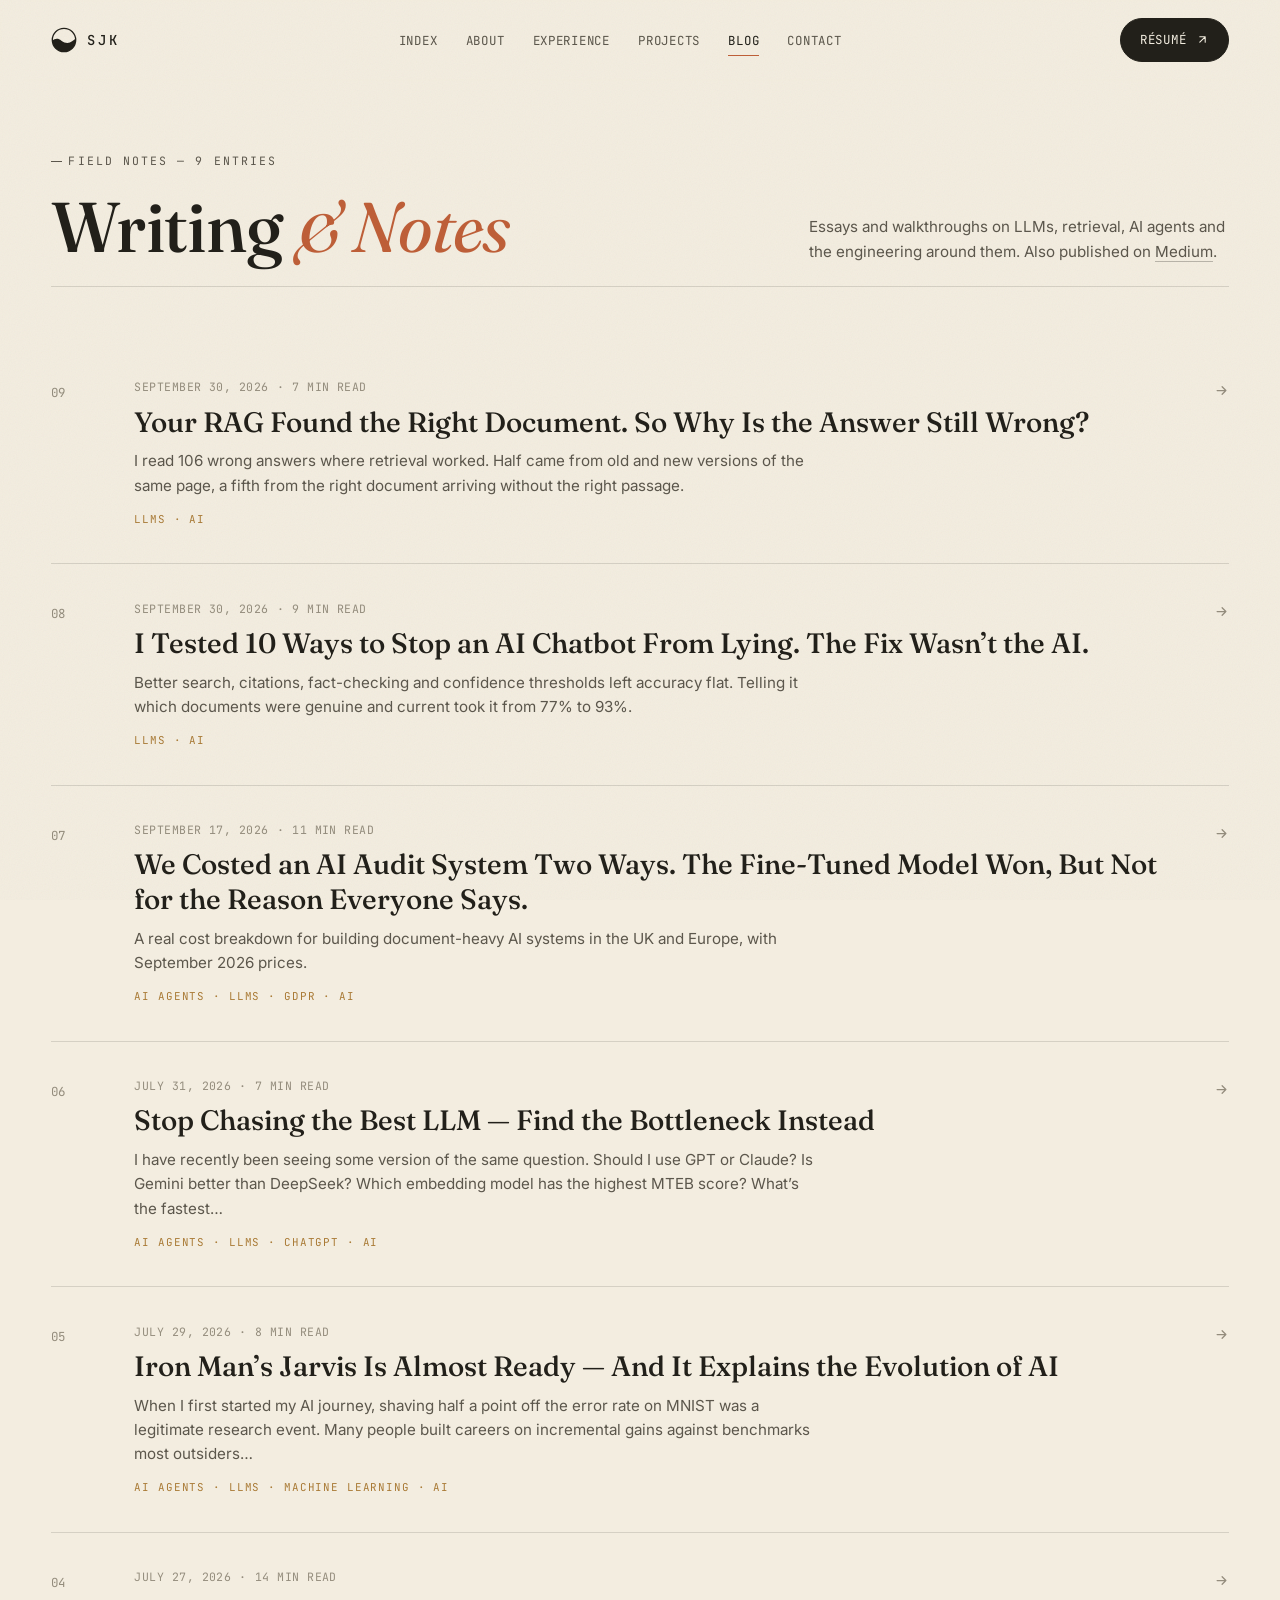
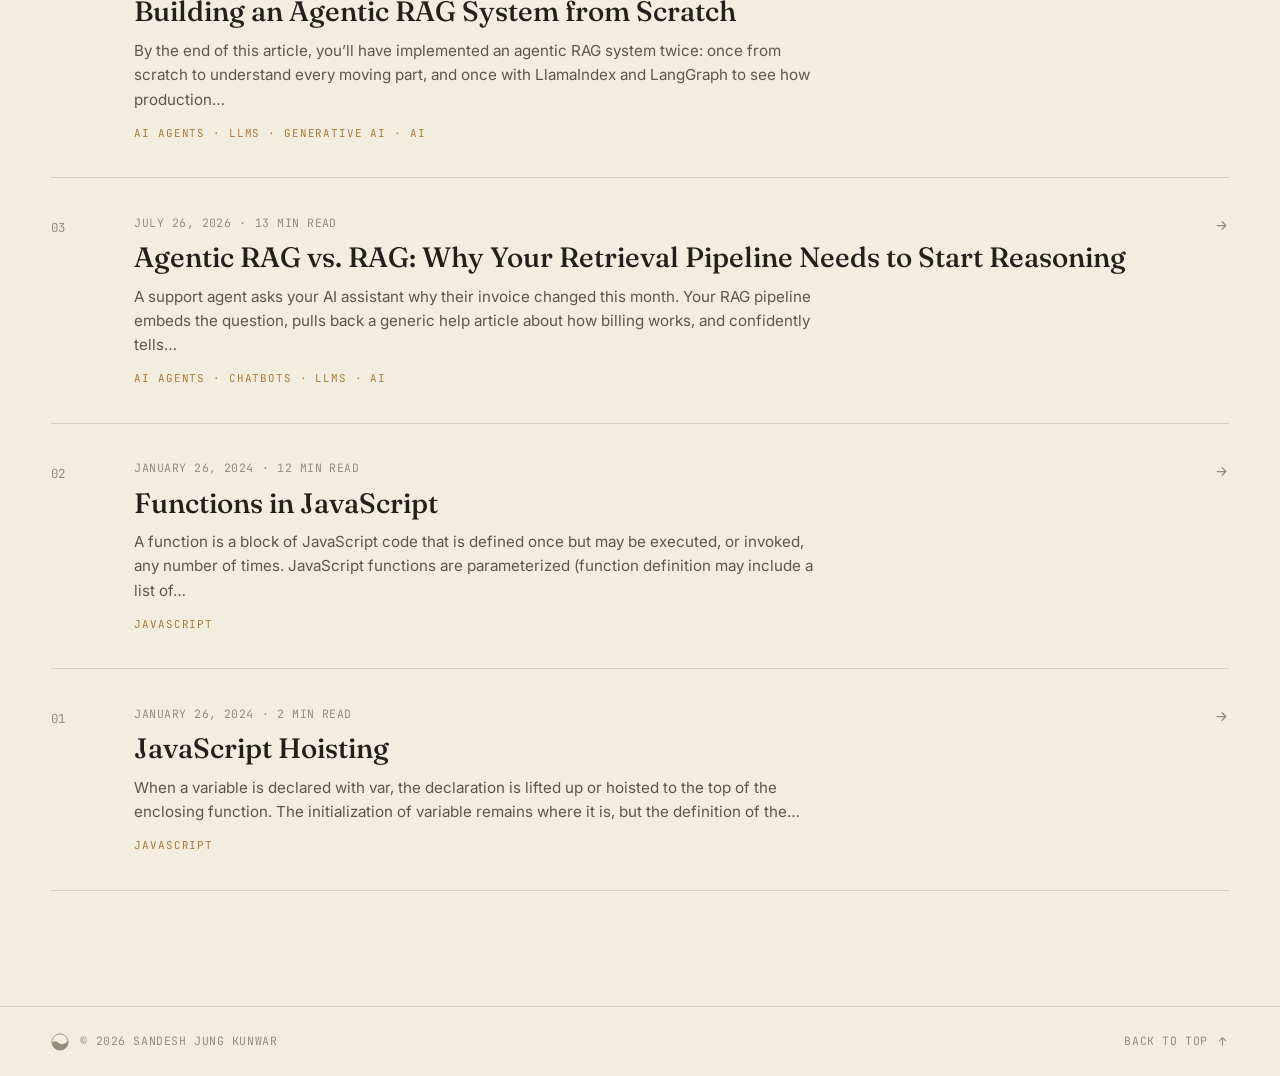
==== commit df28ac4b: "Sync blog from Medium" ====
--- a/blog/index.html
+++ b/blog/index.html
@@ -46,6 +46,18 @@
     "blogPost": [
       {
         "@type": "BlogPosting",
+        "headline": "Your RAG Found the Right Document. So Why Is the Answer Still Wrong?",
+        "url": "https://sandeshjung.com.np/blog/your-rag-found-the-right-document-so-why-is-the-answer-still-wrong/",
+        "datePublished": "2026-09-30T04:12:41.000Z"
+      },
+      {
+        "@type": "BlogPosting",
+        "headline": "I Tested 10 Ways to Stop an AI Chatbot From Lying. The Fix Wasn’t the AI.",
+        "url": "https://sandeshjung.com.np/blog/i-tested-10-ways-to-stop-an-ai-chatbot-from-lying-the-fix-wasnt-the-ai/",
+        "datePublished": "2026-09-30T04:04:48.000Z"
+      },
+      {
+        "@type": "BlogPosting",
         "headline": "We Costed an AI Audit System Two Ways. The Fine-Tuned Model Won, But Not for the Reason Everyone Says.",
         "url": "https://sandeshjung.com.np/blog/we-costed-an-ai-audit-system-two-ways/",
         "datePublished": "2026-09-17T08:08:56.000Z"
@@ -180,7 +192,7 @@
     <section class="section blog-hero" aria-labelledby="blog-title">
       <div class="container">
 
-        <span class="eyebrow">Field Notes — 7 entries</span>
+        <span class="eyebrow">Field Notes — 9 entries</span>
 
         <div class="section-head blog-head">
           <h1 class="section-title blog-title" id="blog-title">Writing <em>&amp; Notes</em></h1>
@@ -189,6 +201,36 @@
 
         <div class="blog-list">
 
+            <a class="blog-item" href="./your-rag-found-the-right-document-so-why-is-the-answer-still-wrong/">
+              <span class="writing-no">09</span>
+              <div class="blog-item-body">
+                <p class="blog-item-meta">
+                  <time datetime="2026-09-30T04:12:41.000Z">September 30, 2026</time>
+                  <span aria-hidden="true">·</span>
+                  <span>7 min read</span>
+                </p>
+                <h2 class="blog-item-title">Your RAG Found the Right Document. So Why Is the Answer Still Wrong?</h2>
+                <p class="blog-item-excerpt">I read 106 wrong answers where retrieval worked. Half came from old and new versions of the same page, a fifth from the right document arriving without the right passage.</p>
+                <p class="writing-tag">LLMs · AI</p>
+              </div>
+              <svg class="writing-arrow" aria-hidden="true"><use href="#arrow-right"></use></svg>
+            </a>
+
+            <a class="blog-item" href="./i-tested-10-ways-to-stop-an-ai-chatbot-from-lying-the-fix-wasnt-the-ai/">
+              <span class="writing-no">08</span>
+              <div class="blog-item-body">
+                <p class="blog-item-meta">
+                  <time datetime="2026-09-30T04:04:48.000Z">September 30, 2026</time>
+                  <span aria-hidden="true">·</span>
+                  <span>9 min read</span>
+                </p>
+                <h2 class="blog-item-title">I Tested 10 Ways to Stop an AI Chatbot From Lying. The Fix Wasn’t the AI.</h2>
+                <p class="blog-item-excerpt">Better search, citations, fact-checking and confidence thresholds left accuracy flat. Telling it which documents were genuine and current took it from 77% to 93%.</p>
+                <p class="writing-tag">LLMs · AI</p>
+              </div>
+              <svg class="writing-arrow" aria-hidden="true"><use href="#arrow-right"></use></svg>
+            </a>
+
             <a class="blog-item" href="./we-costed-an-ai-audit-system-two-ways/">
               <span class="writing-no">07</span>
               <div class="blog-item-body">
